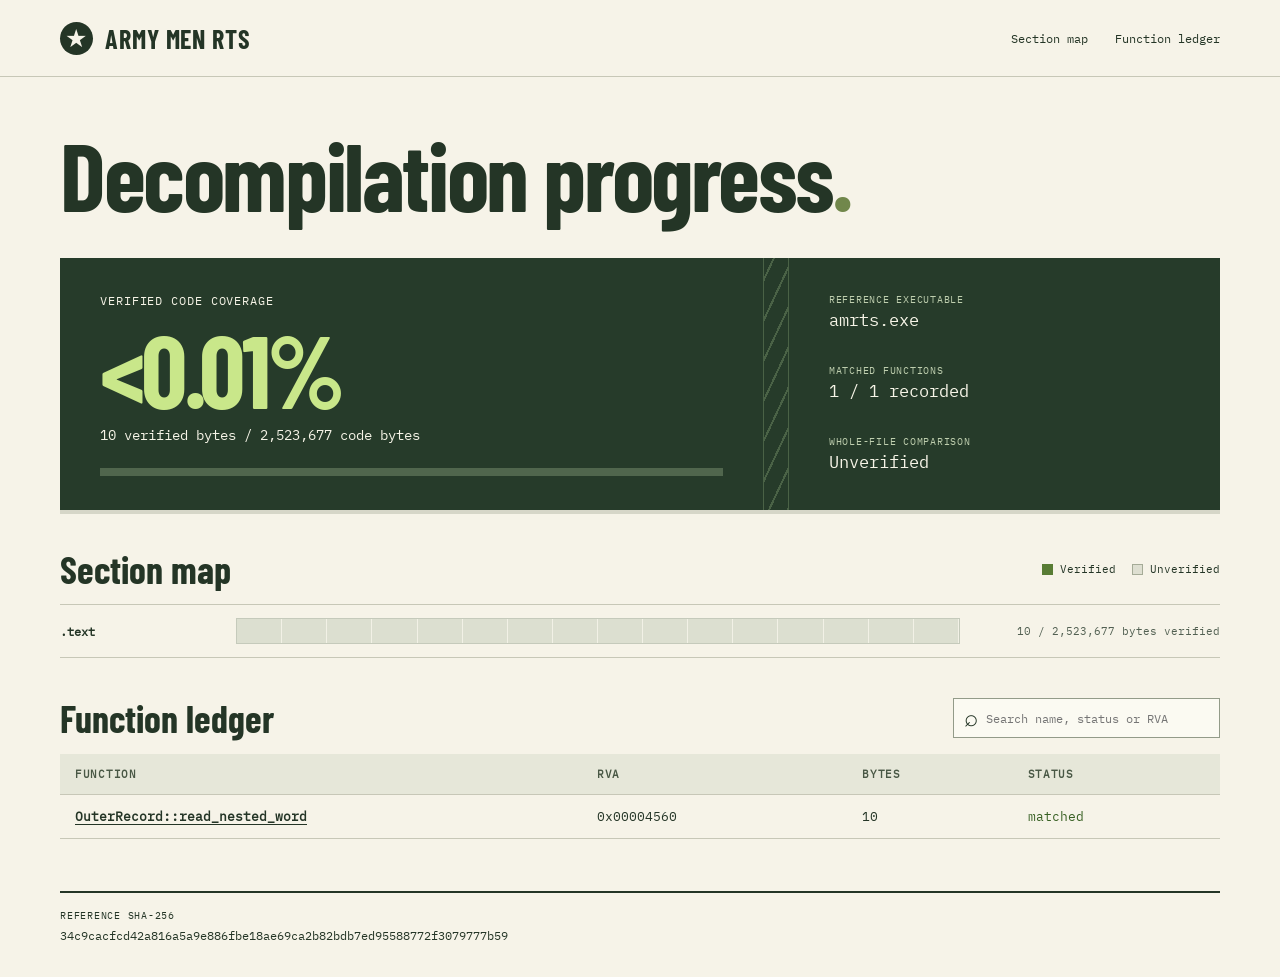
==== docs/index.html @ 3966f1e2 "Add ten-worker orchestration, starter assignments and Pages ledger" ====
<!doctype html>
<html lang="en">
<head>
  <meta charset="utf-8">
  <meta name="viewport" content="width=device-width, initial-scale=1">
  <meta name="theme-color" content="#243526">
  <title>Army Men RTS · Decompilation progress</title>
  <link rel="stylesheet" href="field.css">
  <script src="field.js" defer></script>
</head>
<body>
  <a class="skip" href="#content">Skip to progress</a>
  <header><div class="wrap mast">
    <a class="brand" href="#content"><span class="insignia" aria-hidden="true">★</span> Army Men RTS</a>
    <nav aria-label="Main navigation"><a href="#map">Section map</a><a href="#ledger">Function ledger</a></nav>
  </div></header>
  <main class="wrap" id="content">
    <h1>Decompilation<br class="phone"> progress<span>.</span></h1>
    <p class="error" id="error" hidden role="alert"></p>
    <section class="cover" aria-labelledby="coverage-title">
      <div class="coverage">
        <h2 id="coverage-title">Verified code coverage</h2>
        <div class="pct" id="percent">—</div>
        <p id="bytes">Loading verification snapshot…</p>
        <div class="rail" aria-hidden="true"><i id="fill"></i></div>
      </div>
      <div class="binding" aria-hidden="true"></div>
      <dl class="facts"><div><dt>Reference executable</dt><dd id="target">—</dd></div><div><dt>Matched functions</dt><dd id="count">—</dd></div><div><dt>Whole-file comparison</dt><dd id="equality">—</dd></div></dl>
    </section>
    <section id="map"><div class="heading"><h2>Section map</h2><span class="legend"><i></i>Verified <i></i>Unverified</span></div><div id="sections"></div></section>
    <section id="ledger"><div class="heading"><h2>Function ledger</h2><label class="search"><span aria-hidden="true">⌕</span><input type="search" id="query" aria-label="Search functions by name, status or RVA" placeholder="Search name, status or RVA"></label></div>
      <div class="table-scroll"><table><thead><tr><th scope="col">Function</th><th scope="col">RVA</th><th scope="col">Bytes</th><th scope="col">Status</th></tr></thead><tbody id="rows"></tbody></table></div>
      <p id="empty" class="empty" hidden></p>
    </section>
    <section id="record" hidden tabindex="-1" aria-labelledby="record-title"><a href="#ledger">← Function ledger</a><h2 id="record-title"></h2><dl id="detail"></dl></section>
    <footer><h2>Reference SHA-256</h2><code id="sha">—</code></footer>
    <noscript>Enable JavaScript to explore the ledger, or <a href="progress.json">open the verification snapshot</a>.</noscript>
  </main>
</body>
</html>
---- docs/field.css ----
@font-face{font-family:Barlow;src:url(fonts/barlow-condensed-bold.ttf) format("truetype");font-weight:700;font-display:swap}
@font-face{font-family:Plex;src:url(fonts/ibm-plex-mono.ttf) format("truetype");font-display:swap}
:root{--paper:#f6f3e8;--ink:#243526;--muted:#526052;--line:#c7c7b7;--green:#c9e78a;--mono:Plex,Consolas,monospace;--display:Barlow,"Arial Narrow",sans-serif;color:var(--ink);background:var(--paper);font:16px/1.5 Arial,sans-serif}
*{box-sizing:border-box}body{margin:0}.wrap{width:min(1160px,calc(100% - 96px));margin:auto}header{border-bottom:1px solid var(--line)}.mast,nav,.brand,.heading,.legend,.search{display:flex;align-items:center}.mast,.heading{justify-content:space-between}.mast{min-height:76px}a{color:inherit}a:hover{text-decoration:underline}.mast a{text-decoration:none}.mast a:hover{text-decoration:underline}.brand{gap:12px;font:700 26px var(--display);text-transform:uppercase;letter-spacing:.035em}.insignia{display:grid;place-items:center;width:33px;height:33px;border-radius:50%;color:var(--paper);background:var(--ink);font:25px/1 Arial}nav{gap:27px;font:12px var(--mono)}h1,h2,p,dl,dd{margin:0}h1,h2{font-family:var(--display);line-height:1.02}h1{font-size:clamp(64px,7.5vw,112px);letter-spacing:-.025em;margin:48px 0 35px}h1 span{color:#71874b}.phone{display:none}
.cover{display:grid;grid-template-columns:1.63fr 26px 1fr;background:#263b2a;color:#f6f4e7;box-shadow:0 4px 0 #d6d6c8}.coverage,.facts{padding:34px 40px}.coverage h2,.facts dt,footer h2{font:12px/1.5 var(--mono);text-transform:uppercase;letter-spacing:.075em}.pct{font:700 clamp(80px,8vw,116px)/1 var(--display);color:var(--green);letter-spacing:-.035em;margin:7px 0 5px}.coverage p,.facts dd{font:14px/1.6 var(--mono)}.rail{background:#50664d;height:8px;margin-top:21px}.rail i{display:block;width:0;height:100%;background:var(--green)}.binding{background:repeating-linear-gradient(115deg,transparent 0 8px,#4a6246 8px 10px,transparent 10px 17px);border-inline:1px solid #4a6246}.facts{display:grid;align-content:space-between;gap:14px}.facts dt{color:#beceae;font-size:10px}.facts dd{font-size:17px}.heading{gap:15px;margin:40px 0 16px}.heading h2,#record h2{font-size:38px}.legend{gap:7px;font:11px var(--mono)}.legend i{width:11px;height:11px;background:#587c34}.legend i:nth-of-type(2){margin-left:9px;background:#dedfd1;border:1px solid #a5ab97}
.map-row{display:grid;grid-template-columns:minmax(80px,.65fr) 3fr minmax(160px,1fr);gap:21px;align-items:center;border-top:1px solid var(--line);padding:14px 0;font:12px var(--mono)}.map-row:last-child{border-bottom:1px solid var(--line)}.map-row small{text-align:right;font:11px var(--mono);color:var(--muted)}.strip{height:24px;position:relative;background:repeating-linear-gradient(90deg,#dcdfd0 0 calc(6.25% - 1px),#f2f1e6 calc(6.25% - 1px) 6.25%);outline:1px solid #c5cabb}.strip i{position:absolute;top:0;bottom:0;background:#587c34}
.search{border:1px solid #939b89;gap:6px;padding:0 10px;background:#fbfaf2}.search span{font:24px Arial}.search input{border:0;background:none;color:var(--ink);width:225px;font:12px var(--mono);height:38px}.search input:focus{outline:0}.search:focus-within,:focus-visible{outline:3px solid #6c822c;outline-offset:3px}.table-scroll{overflow:auto}table{width:100%;border-collapse:collapse;text-align:left;font:13px var(--mono)}th{font-size:11px;text-transform:uppercase;letter-spacing:.065em;color:#495845;background:#e6e7d9}td,th{padding:13px 15px;border-bottom:1px solid var(--line)}th:first-child{width:45%}td:first-child{overflow-wrap:anywhere}td a{font-weight:bold;text-underline-offset:3px}.verified{color:#386023}.empty,.error{padding:17px 0;color:var(--muted)}#record{border-left:4px solid #617a43;background:#e9ebdf;margin-top:23px;padding:24px;overflow-wrap:anywhere}#record>a{font:12px var(--mono)}#record h2{margin:14px 0}#detail div{display:grid;grid-template-columns:145px 1fr;gap:10px;padding:6px 0;font:13px/1.5 var(--mono)}#detail dt{color:var(--muted)}footer{margin:52px 0 30px;border-top:2px solid var(--ink);padding-top:15px}footer h2{font-size:10px}footer code{font:12px var(--mono);overflow-wrap:anywhere}.skip{position:absolute;left:-9999px}.skip:focus{left:5px;background:white;padding:8px;z-index:2}
@media(max-width:760px){.wrap{width:calc(100% - 40px)}.mast{min-height:62px}.brand{font-size:22px;gap:8px}.insignia{width:27px;height:27px;font-size:19px}nav{gap:14px;font-size:10px}.cover{grid-template-columns:1.3fr 12px 1fr}.coverage,.facts{padding:20px}.facts dd{font-size:14px}.coverage h2{font-size:10px}.map-row{grid-template-columns:auto 1fr;gap:8px}.strip{grid-row:2;grid-column:1 / -1}.map-row small{grid-column:2;grid-row:1}.legend{font-size:10px}.heading h2{font-size:32px}}
@media(max-width:540px){.wrap{width:calc(100% - 32px)}.mast{min-height:58px}.brand{font-size:20px}nav{gap:10px}h1{margin:30px 0 24px;line-height:.93;font-size:clamp(48px,13.4vw,71px)}.phone{display:block}.cover{display:block}.coverage{padding:22px}.binding{height:8px;border:0;background:repeating-linear-gradient(115deg,#314931 0 8px,#597050 8px 10px)}.facts{grid-template-columns:1fr 1fr;gap:13px;padding:17px 22px}.facts>div:last-child{grid-column:1 / -1}.facts dt{font-size:9px}.heading{margin-top:30px}#ledger .heading{align-items:stretch;flex-direction:column}.search input{width:100%}td,th{padding:10px 7px;font-size:10px}th:first-child{width:auto}#detail div{grid-template-columns:1fr;gap:2px}#record{padding:16px}.coverage p{font-size:12px}}
@media(prefers-reduced-motion:reduce){*{scroll-behavior:auto}}
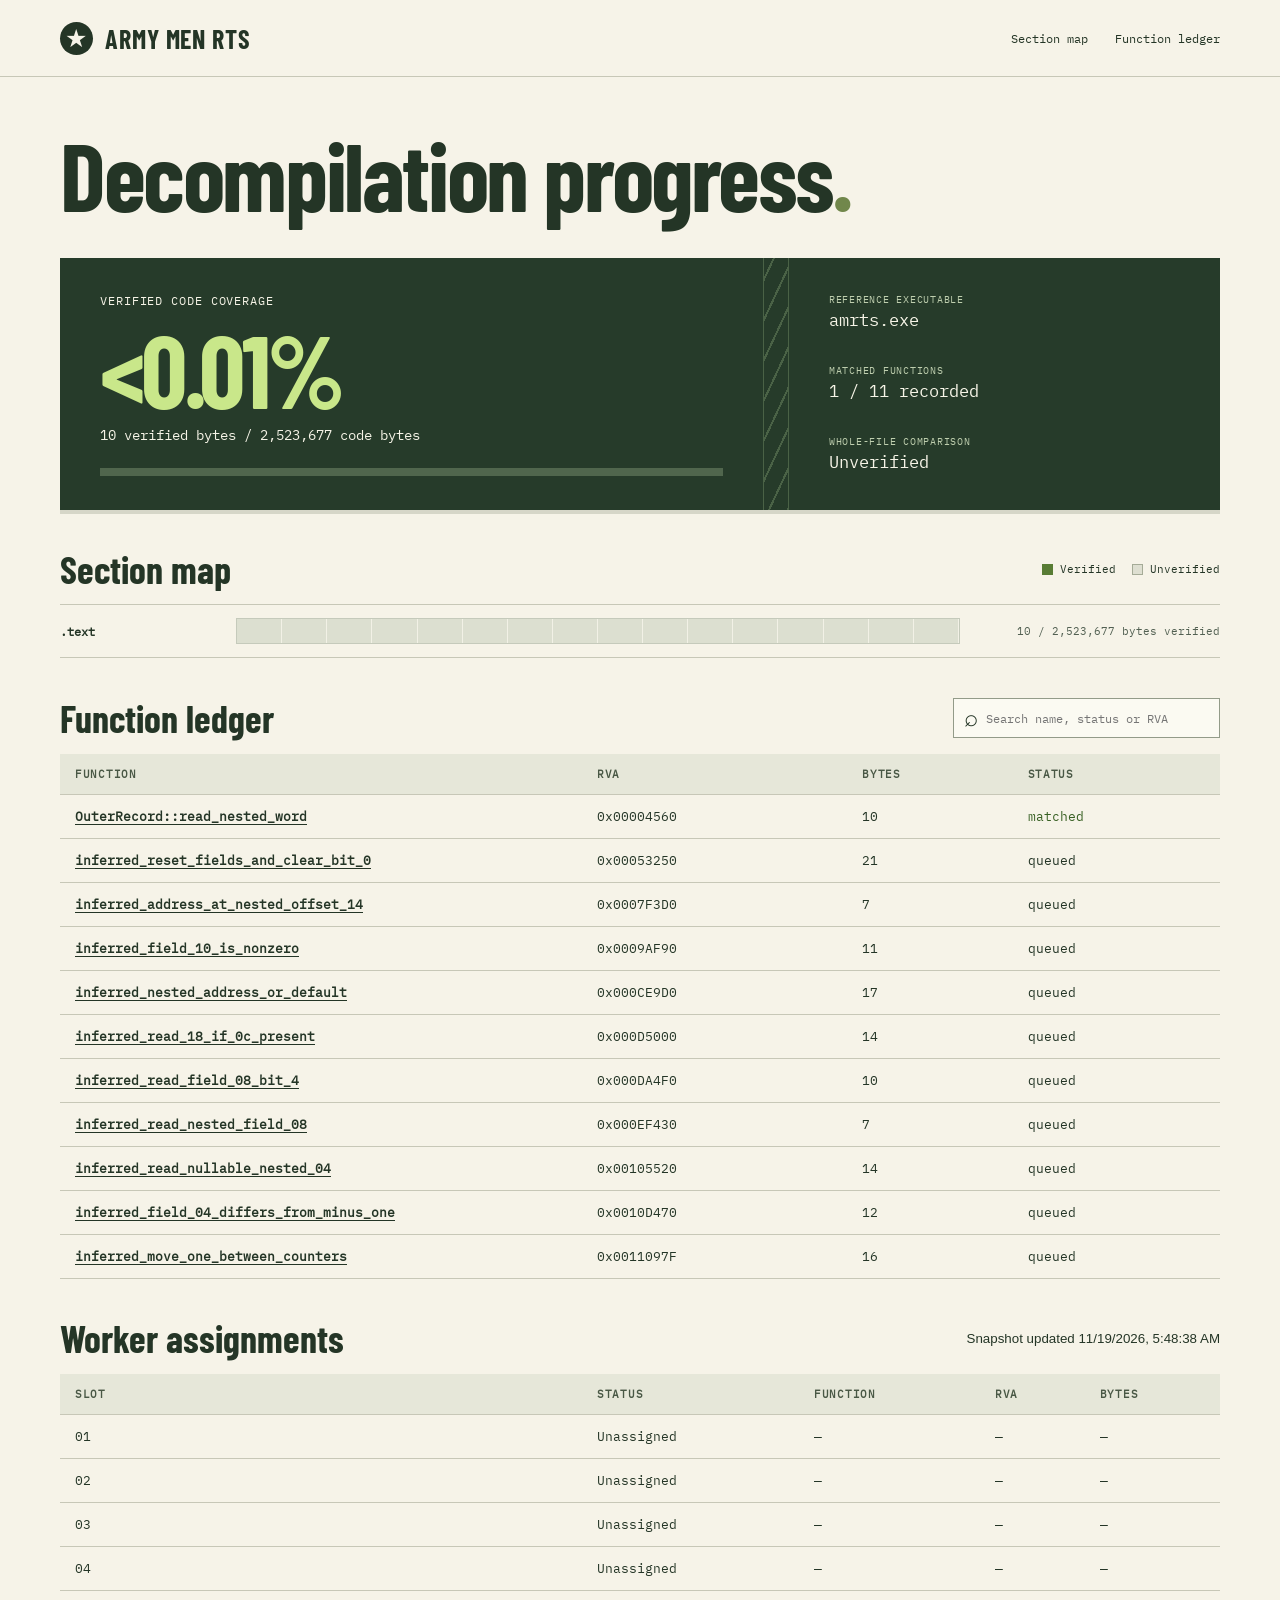
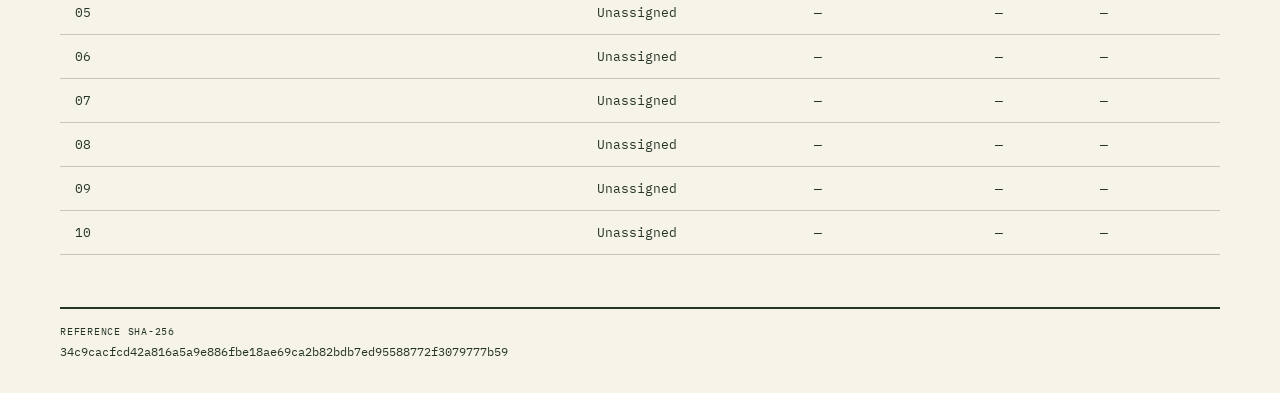
==== commit 26013637: "Publish live worker assignments and refresh the Pages dashboard" ====
--- a/docs/index.html
+++ b/docs/index.html
@@ -33,6 +33,9 @@
       <p id="empty" class="empty" hidden></p>
     </section>
     <section id="record" hidden tabindex="-1" aria-labelledby="record-title"><a href="#ledger">← Function ledger</a><h2 id="record-title"></h2><dl id="detail"></dl></section>
+    <section id="pool"><div class="heading"><h2>Worker assignments</h2><small id="sync"></small></div>
+      <div class="table-scroll"><table><thead><tr><th>Slot</th><th>Status</th><th>Function</th><th>RVA</th><th>Bytes</th></tr></thead><tbody id="workers"></tbody></table></div>
+    </section>
     <footer><h2>Reference SHA-256</h2><code id="sha">—</code></footer>
     <noscript>Enable JavaScript to explore the ledger, or <a href="progress.json">open the verification snapshot</a>.</noscript>
   </main>
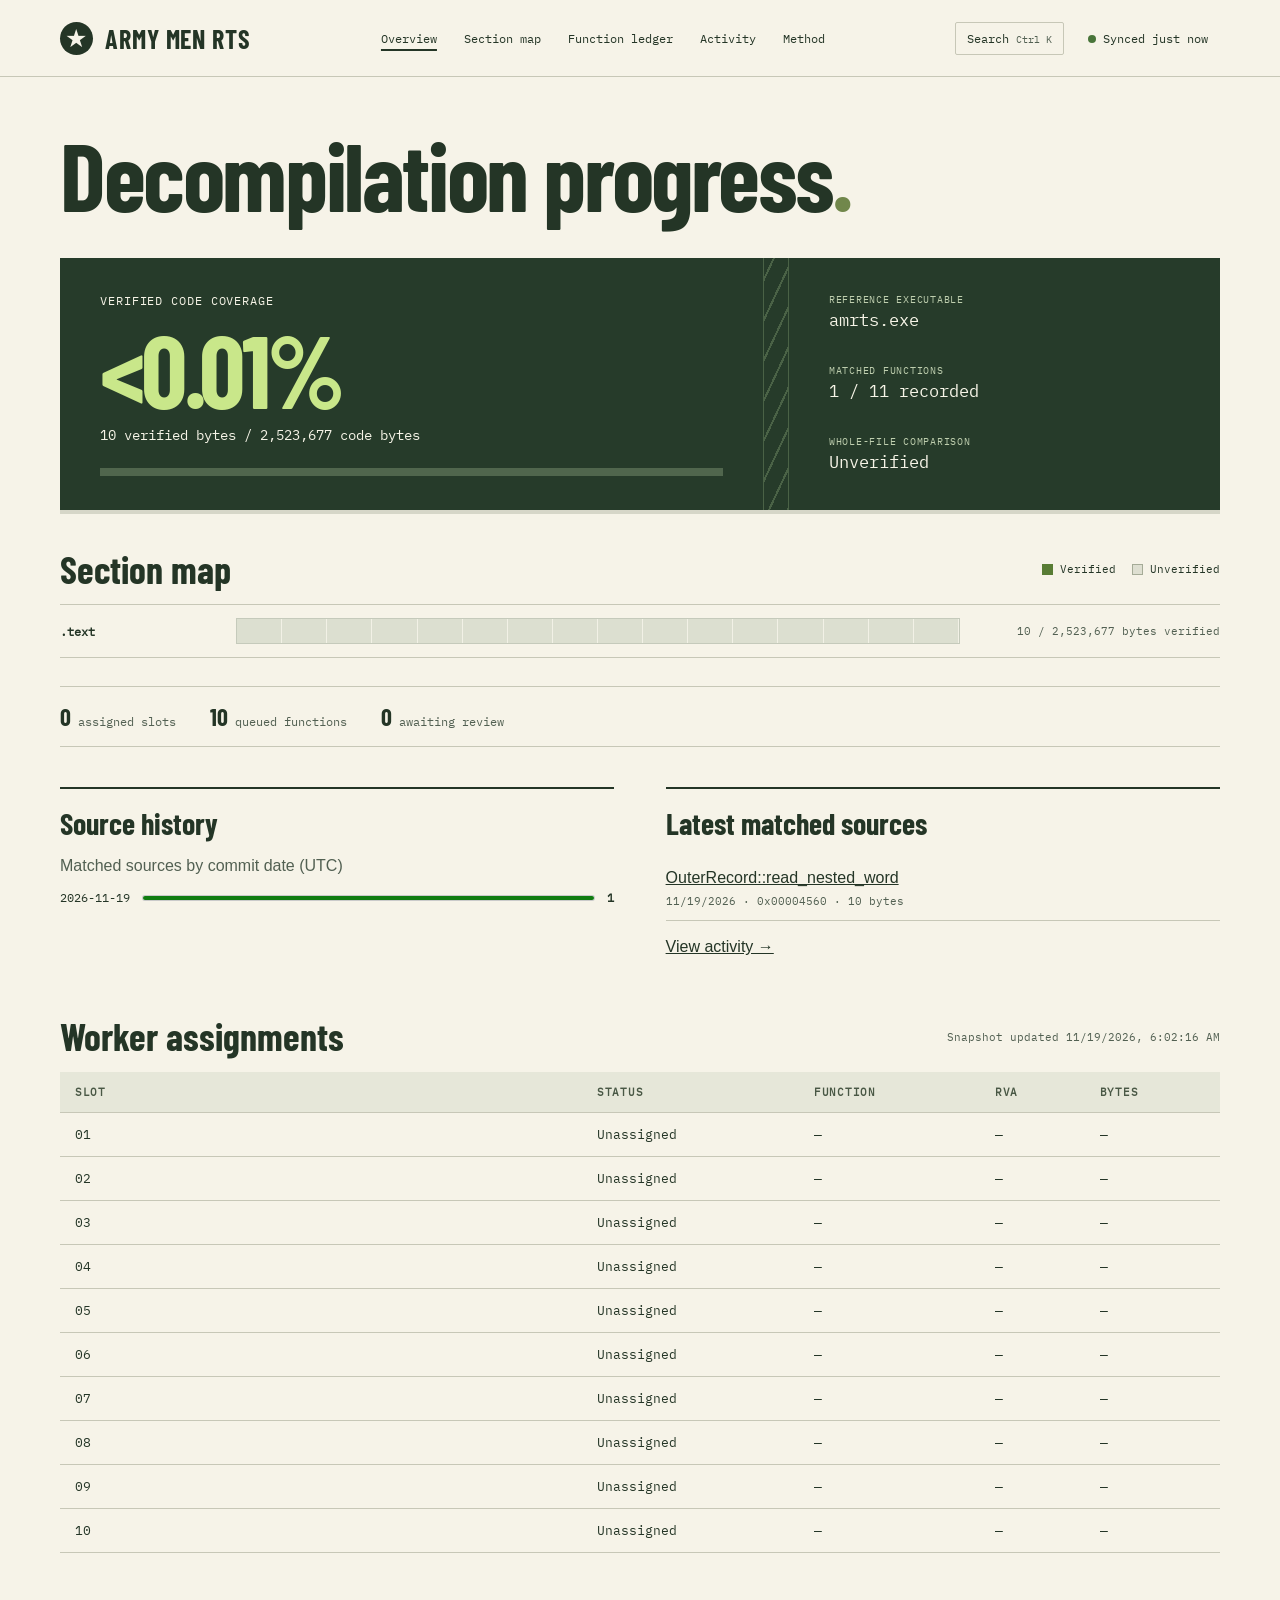
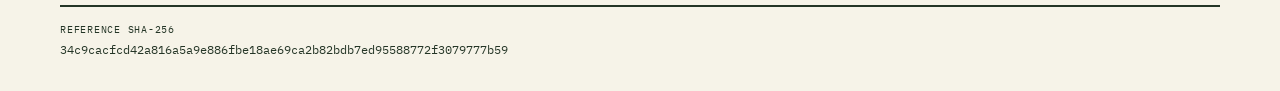
==== commit 1862a914: "Expand field dashboard with searchable views, sync status and verification notifications" ====
--- a/docs/index.html
+++ b/docs/index.html
@@ -7,17 +7,19 @@
   <title>Army Men RTS · Decompilation progress</title>
   <link rel="stylesheet" href="field.css">
   <script src="field.js" defer></script>
+  <script src="desk.js" defer></script>
 </head>
 <body>
   <a class="skip" href="#content">Skip to progress</a>
   <header><div class="wrap mast">
     <a class="brand" href="#content"><span class="insignia" aria-hidden="true">★</span> Army Men RTS</a>
-    <nav aria-label="Main navigation"><a href="#map">Section map</a><a href="#ledger">Function ledger</a></nav>
+    <nav aria-label="Main navigation"><a href="#overview">Overview</a><a href="#map">Section map</a><a href="#functions">Function ledger</a><a href="#activity">Activity</a><a href="#method">Method</a></nav>
+    <div class="tools"><button id="find" aria-haspopup="dialog">Search <kbd>Ctrl K</kbd></button><button id="live" aria-label="Pause live sync" title="Pause live sync">Connecting…</button></div>
   </div></header>
   <main class="wrap" id="content">
-    <h1>Decompilation<br class="phone"> progress<span>.</span></h1>
+    <h1 id="page-title">Decompilation progress<span>.</span></h1>
     <p class="error" id="error" hidden role="alert"></p>
-    <section class="cover" aria-labelledby="coverage-title">
+    <section class="cover" id="overview" aria-labelledby="coverage-title">
       <div class="coverage">
         <h2 id="coverage-title">Verified code coverage</h2>
         <div class="pct" id="percent">—</div>
@@ -28,16 +30,27 @@
       <dl class="facts"><div><dt>Reference executable</dt><dd id="target">—</dd></div><div><dt>Matched functions</dt><dd id="count">—</dd></div><div><dt>Whole-file comparison</dt><dd id="equality">—</dd></div></dl>
     </section>
     <section id="map"><div class="heading"><h2>Section map</h2><span class="legend"><i></i>Verified <i></i>Unverified</span></div><div id="sections"></div></section>
+    <section id="summary"><div class="queue-summary"><a href="#pool"><strong id="leased-total">—</strong> assigned slots</a><a href="#functions"><strong id="queued-total">—</strong> queued functions</a><a href="#activity"><strong id="review-total">—</strong> awaiting review</a></div><div class="spread"><article><h2>Source history</h2><div id="trend"></div></article><article><h2>Latest matched sources</h2><div id="latest"></div><a href="#activity">View activity →</a></article></div></section>
     <section id="ledger"><div class="heading"><h2>Function ledger</h2><label class="search"><span aria-hidden="true">⌕</span><input type="search" id="query" aria-label="Search functions by name, status or RVA" placeholder="Search name, status or RVA"></label></div>
+      <div class="filters"><label>Status <select id="filter"><option value="">All functions</option><option value="matched">Matched</option><option>queued</option><option>leased</option><option>submitted</option><option>review</option></select></label><label>Order <select id="order"><option value="rva">Address ↑</option><option value="descending">Address ↓</option><option value="size">Smallest first</option><option value="large">Largest first</option><option value="name">Name A–Z</option></select></label><output id="visible-count"></output></div>
       <div class="table-scroll"><table><thead><tr><th scope="col">Function</th><th scope="col">RVA</th><th scope="col">Bytes</th><th scope="col">Status</th></tr></thead><tbody id="rows"></tbody></table></div>
       <p id="empty" class="empty" hidden></p>
     </section>
-    <section id="record" hidden tabindex="-1" aria-labelledby="record-title"><a href="#ledger">← Function ledger</a><h2 id="record-title"></h2><dl id="detail"></dl></section>
+    <section id="record" hidden tabindex="-1" aria-labelledby="record-title"><a href="#functions">← Function ledger</a><h2 id="record-title"></h2><dl id="detail"></dl><button id="copy">Copy RVA</button></section>
+    <section id="activity" hidden><div class="heading"><h2>Scheduler activity</h2></div><div id="queue-events"></div><div class="heading"><h2>Matched source log</h2></div><p>Currently verified functions, ordered by the date their source was last committed.</p><div id="events"></div></section>
+    <section id="method" hidden><div class="method-grid">
+      <article><h2>Pin the executable</h2><p>REA identifies the Steam x86 build of amrts.exe. Its SHA-256 anchors every measurement. Addresses in the ledger are relative to the image base.</p></article>
+      <article><h2>Lease and inspect</h2><p>Up to ten workers claim distinct ranges, smallest eligible function first. Each reads the project rules and uses REA to inspect its assigned entry and function boundaries.</p></article>
+      <article><h2>Reconstruct and compile</h2><p>The worker writes C or C++ and a reproducible builder. Its evidence records the observed behavior, inferred names and compiler experiment. The first match used an x86 MSVC toolchain.</p></article>
+      <article><h2>Replay and compare</h2><p>The orchestrator checks the submitted evidence, independently replays REA and compares the compiled function with the reference bytes. The coverage numerator counts verified bytes once. Whole-file identity requires a clean linked executable that matches the entire Steam file.</p></article>
+    </div></section>
     <section id="pool"><div class="heading"><h2>Worker assignments</h2><small id="sync"></small></div>
       <div class="table-scroll"><table><thead><tr><th>Slot</th><th>Status</th><th>Function</th><th>RVA</th><th>Bytes</th></tr></thead><tbody id="workers"></tbody></table></div>
     </section>
     <footer><h2>Reference SHA-256</h2><code id="sha">—</code></footer>
     <noscript>Enable JavaScript to explore the ledger, or <a href="progress.json">open the verification snapshot</a>.</noscript>
   </main>
+  <dialog id="palette" aria-labelledby="search-title"><div class="dialog-head"><h2 id="search-title">Search field index</h2><button id="close-search" aria-label="Close search">Close</button></div><input type="search" id="pal-query" aria-label="Search views and functions" placeholder="Function, RVA or view" autocomplete="off"><div id="hits"></div><small>↑ ↓ Navigate · Enter Open · Esc Close</small></dialog>
+  <div id="notices" role="status" aria-live="polite"></div>
 </body>
 </html>
--- a/docs/field.css
+++ b/docs/field.css
@@ -8,3 +8,11 @@
 @media(max-width:760px){.wrap{width:calc(100% - 40px)}.mast{min-height:62px}.brand{font-size:22px;gap:8px}.insignia{width:27px;height:27px;font-size:19px}nav{gap:14px;font-size:10px}.cover{grid-template-columns:1.3fr 12px 1fr}.coverage,.facts{padding:20px}.facts dd{font-size:14px}.coverage h2{font-size:10px}.map-row{grid-template-columns:auto 1fr;gap:8px}.strip{grid-row:2;grid-column:1 / -1}.map-row small{grid-column:2;grid-row:1}.legend{font-size:10px}.heading h2{font-size:32px}}
 @media(max-width:540px){.wrap{width:calc(100% - 32px)}.mast{min-height:58px}.brand{font-size:20px}nav{gap:10px}h1{margin:30px 0 24px;line-height:.93;font-size:clamp(48px,13.4vw,71px)}.phone{display:block}.cover{display:block}.coverage{padding:22px}.binding{height:8px;border:0;background:repeating-linear-gradient(115deg,#314931 0 8px,#597050 8px 10px)}.facts{grid-template-columns:1fr 1fr;gap:13px;padding:17px 22px}.facts>div:last-child{grid-column:1 / -1}.facts dt{font-size:9px}.heading{margin-top:30px}#ledger .heading{align-items:stretch;flex-direction:column}.search input{width:100%}td,th{padding:10px 7px;font-size:10px}th:first-child{width:auto}#detail div{grid-template-columns:1fr;gap:2px}#record{padding:16px}.coverage p{font-size:12px}}
 @media(prefers-reduced-motion:reduce){*{scroll-behavior:auto}}
+[hidden]{display:none!important}
+.queue-summary{display:flex;gap:12px 34px;flex-wrap:wrap;border-block:1px solid var(--line);padding:15px 0;margin-top:28px}.queue-summary a{color:var(--muted);text-decoration:none;font:12px var(--mono)}.queue-summary a:hover{text-decoration:underline}.queue-summary strong{font:700 24px var(--display);color:var(--ink)}
+.mast{gap:18px;flex-wrap:wrap;padding-block:14px}.mast nav{flex-wrap:wrap}.mast nav a[aria-current]{text-decoration:underline;text-decoration-thickness:2px;text-underline-offset:6px}.tools,.filters,.dialog-head,.history-bar{display:flex;align-items:center;gap:12px}.tools{flex-wrap:wrap}
+button,select,#pal-query{font:12px var(--mono);color:var(--ink);background:var(--paper);border:1px solid var(--line);border-radius:2px;padding:8px 11px}button,select{cursor:pointer}button:hover,#hits a:hover{background:#e5ebd7}button:focus-visible,a:focus-visible,select:focus-visible,input:focus-visible{outline:2px solid #476830;outline-offset:2px}.tools kbd{font:10px var(--mono);color:var(--muted)}
+#live{border-color:transparent;background:transparent}#live:before{content:"";display:inline-block;width:8px;height:8px;border-radius:50%;background:#a77b3a;margin-right:7px}#live[data-state=live]:before{background:#487439}
+.spread,.method-grid{display:grid;grid-template-columns:1fr 1fr;gap:clamp(20px,4vw,62px);margin-top:40px}.spread article,.method-grid article{border-top:2px solid var(--ink);padding:18px 0}.spread h2,.method-grid h2,.dialog-head h2{font:700 30px/1.1 var(--display);margin:0 0 14px}.spread p,.method-grid p,#activity>p{max-width:65ch;color:var(--muted)}.source-list{list-style:none;padding:0;margin:0 0 14px}.source-list li{padding:12px 0;border-bottom:1px solid var(--line)}.source-list a,#hits a{overflow-wrap:anywhere}.source-list small,#hits small{display:block;font:11px var(--mono);color:var(--muted);margin-top:4px}.history-bar{font:12px var(--mono);margin:12px 0}.history-bar meter{flex:1;width:40%;accent-color:#597747}.filters{flex-wrap:wrap;margin:10px 0 18px;font:12px var(--mono)}.filters output{margin-left:auto}.heading small{font:11px var(--mono);color:var(--muted)}
+#palette{width:min(560px,calc(100% - 30px));padding:22px;color:var(--ink);border:2px solid var(--ink);background:var(--paper)}#palette::backdrop{background:#162519aa}.dialog-head{justify-content:space-between}.dialog-head h2{margin:0}#pal-query{width:100%;font-size:16px;margin:18px 0 8px}#hits{max-height:46vh;overflow:auto}#hits a{display:block;padding:9px 12px;text-decoration:none}.selected{background:#e0e9ce}#palette>small{display:block;margin-top:14px;color:var(--muted)}#notices{position:fixed;bottom:18px;right:18px;z-index:5;max-width:min(360px,90vw);display:grid;gap:6px}#notices div{background:var(--ink);color:var(--paper);padding:12px 16px;border-left:4px solid var(--green);font:13px var(--mono)}
+@media(max-width:760px){.mast{gap:10px}.tools{gap:4px}.mast nav{order:3;width:100%;padding-bottom:4px}.spread,.method-grid{grid-template-columns:1fr;gap:12px}.tools kbd{display:none}.tools button{font-size:10px;padding:6px}.heading{gap:8px;flex-wrap:wrap}}
